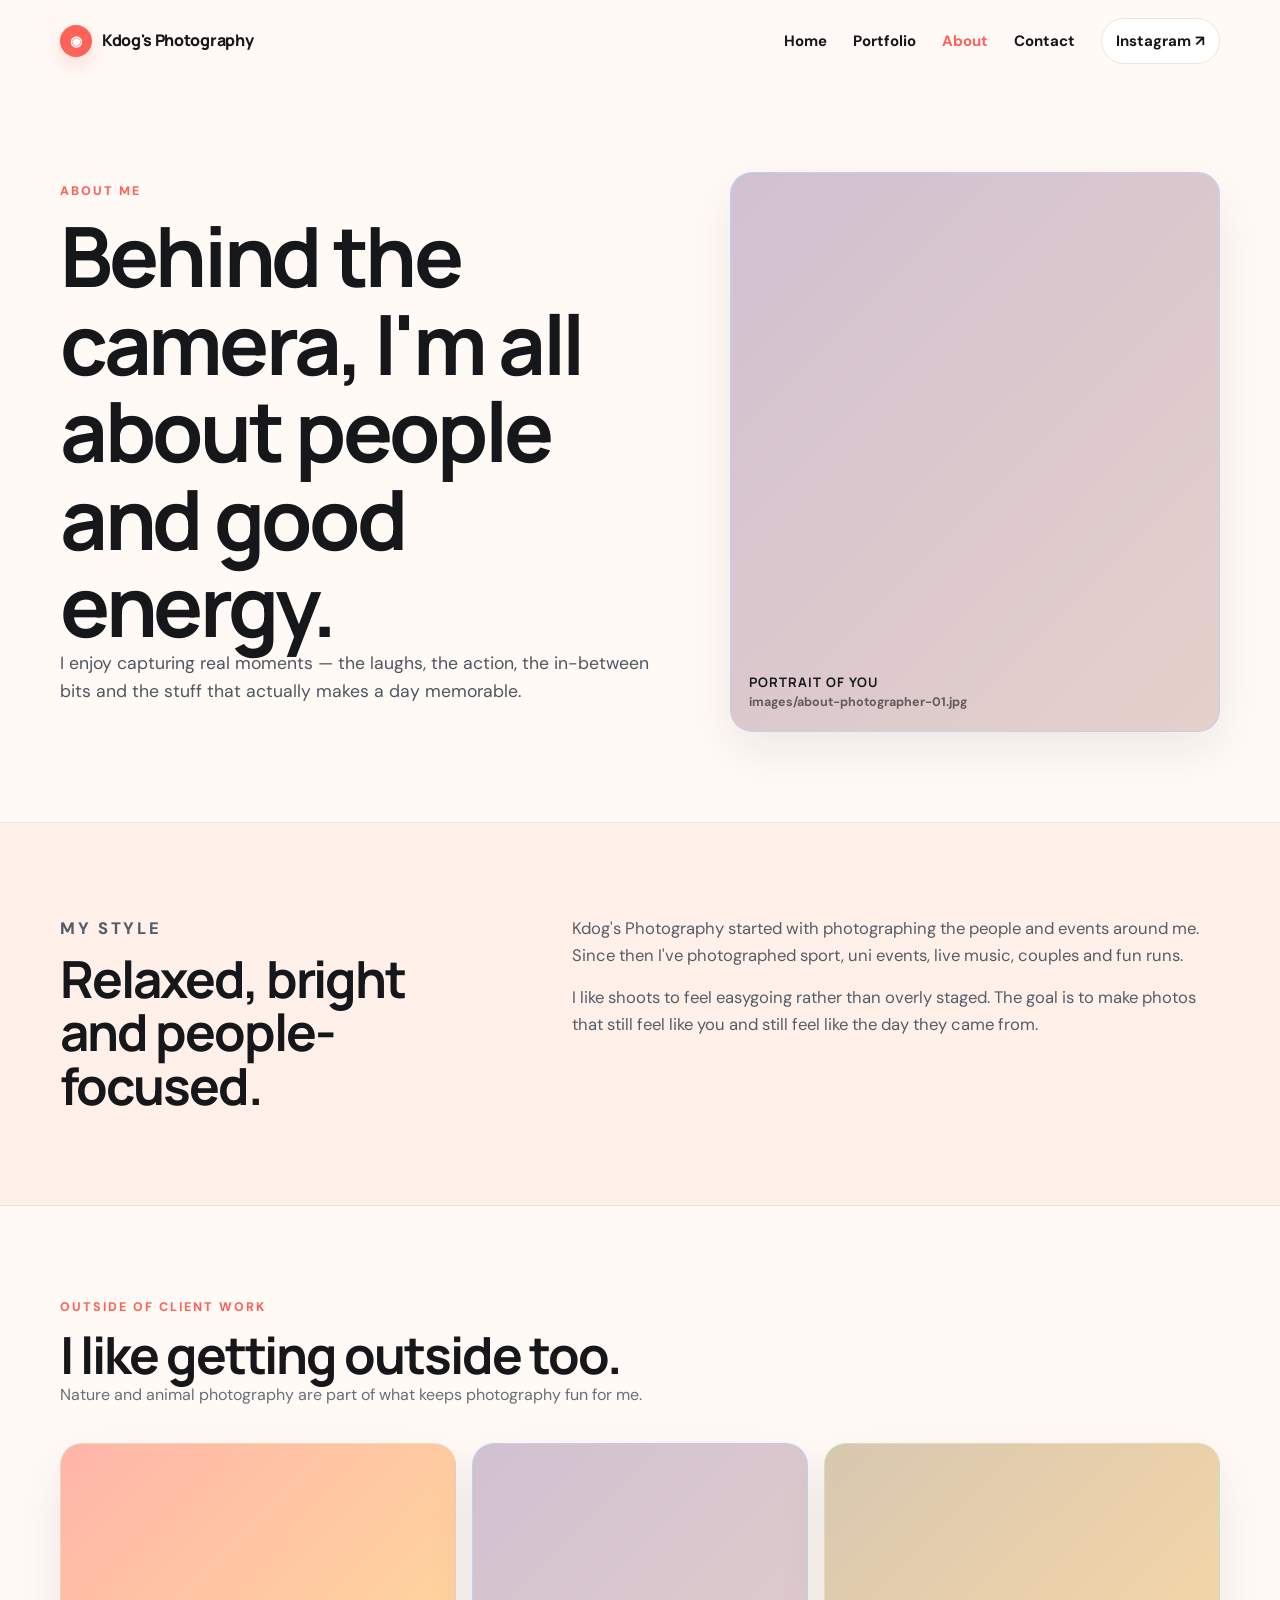
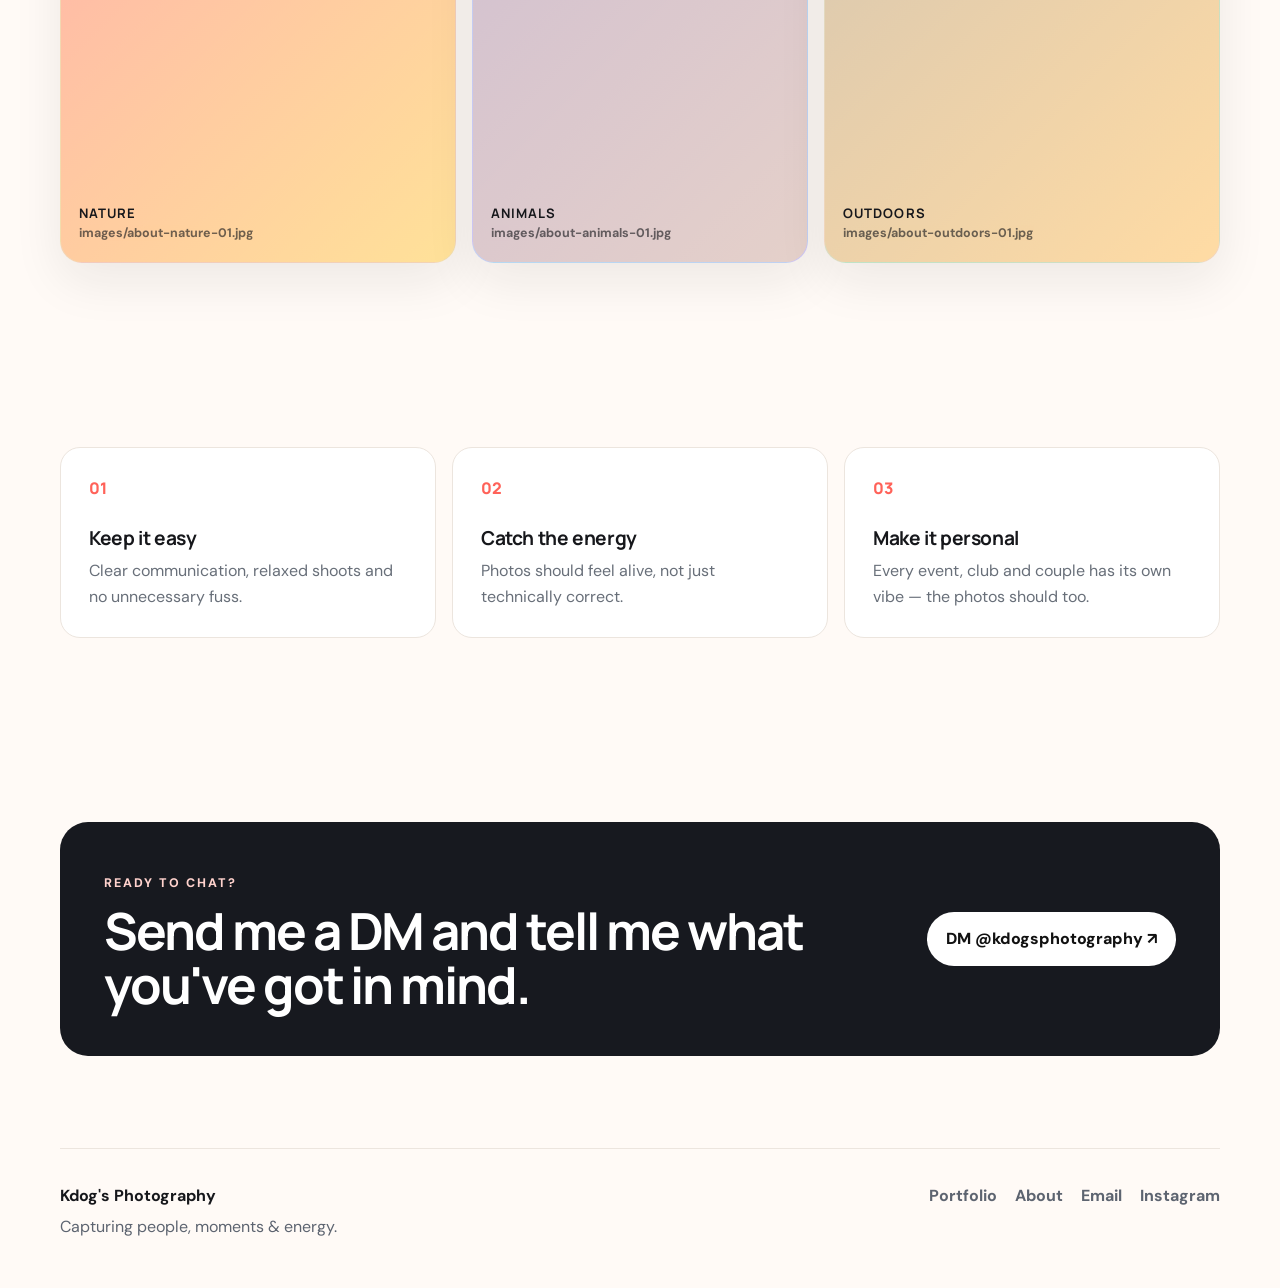
==== about.html @ ca945114 "Add files via upload" ====
<!DOCTYPE html>
<html lang="en">
<head>

<meta charset="UTF-8">
<meta name="viewport" content="width=device-width, initial-scale=1.0">
<link rel="preconnect" href="https://fonts.googleapis.com">
<link rel="preconnect" href="https://fonts.gstatic.com" crossorigin>
<link href="https://fonts.googleapis.com/css2?family=DM+Sans:wght@400;500;600;700&family=Manrope:wght@700;800&display=swap" rel="stylesheet">
<link rel="stylesheet" href="styles.css">

<meta name="description" content="About Kdog's Photography — a fun, personal Brisbane photographer.">
<title>About | Kdog's Photography</title>
</head>
<body data-page="about">

<header class="site-header">
  <a class="brand" href="index.html" aria-label="Kdog's Photography home">
    <span class="brand-mark" aria-hidden="true">◉</span>
    <span>Kdog's Photography</span>
  </a>
  <button class="menu-toggle" aria-expanded="false" aria-controls="main-nav">Menu</button>
  <nav id="main-nav" class="main-nav" aria-label="Main navigation">
    <a href="index.html" data-nav="home">Home</a>
    <a href="portfolio.html" data-nav="portfolio">Portfolio</a>
    <a href="about.html" data-nav="about">About</a>
    <a href="contact.html" data-nav="contact">Contact</a>
    <a class="nav-ig" href="https://www.instagram.com/kdogsphotography/" target="_blank" rel="noreferrer">Instagram ↗</a>
  </nav>
</header>

<main>
  <section class="about-hero wrap">
    <div>
      <p class="eyebrow">ABOUT ME</p>
      <h1>Behind the camera, I'm all about people and good energy.</h1>
      <p class="hero-text">I enjoy capturing real moments — the laughs, the action, the in-between bits and the stuff that actually makes a day memorable.</p>
    </div>
    
    <figure class="photo-slot about-photo" data-filename="about-photographer-01.jpg">
      <img src="images/about-photographer-01.jpg" alt="Portrait of you" loading="lazy">
      <figcaption><strong>Portrait of you</strong><span>images/about-photographer-01.jpg</span></figcaption>
    </figure>
  </section>

  <section class="section soft">
    <div class="wrap story-columns">
      <div><p class="eyebrow">MY STYLE</p><h2>Relaxed, bright and people-focused.</h2></div>
      <div>
        <p>Kdog's Photography started with photographing the people and events around me. Since then I've photographed sport, uni events, live music, couples and fun runs.</p>
        <p>I like shoots to feel easygoing rather than overly staged. The goal is to make photos that still feel like you and still feel like the day they came from.</p>
      </div>
    </div>
  </section>

  <section class="section wrap">
    <div class="section-heading">
      <p class="eyebrow">OUTSIDE OF CLIENT WORK</p>
      <h2>I like getting outside too.</h2>
      <p>Nature and animal photography are part of what keeps photography fun for me.</p>
    </div>
    <div class="nature-grid">
      
    <figure class="photo-slot " data-filename="about-nature-01.jpg">
      <img src="images/about-nature-01.jpg" alt="Nature" loading="lazy">
      <figcaption><strong>Nature</strong><span>images/about-nature-01.jpg</span></figcaption>
    </figure>
      
    <figure class="photo-slot tall" data-filename="about-animals-01.jpg">
      <img src="images/about-animals-01.jpg" alt="Animals" loading="lazy">
      <figcaption><strong>Animals</strong><span>images/about-animals-01.jpg</span></figcaption>
    </figure>
      
    <figure class="photo-slot " data-filename="about-outdoors-01.jpg">
      <img src="images/about-outdoors-01.jpg" alt="Outdoors" loading="lazy">
      <figcaption><strong>Outdoors</strong><span>images/about-outdoors-01.jpg</span></figcaption>
    </figure>
    </div>
  </section>

  <section class="section wrap">
    <div class="values-grid">
      <article><span>01</span><h3>Keep it easy</h3><p>Clear communication, relaxed shoots and no unnecessary fuss.</p></article>
      <article><span>02</span><h3>Catch the energy</h3><p>Photos should feel alive, not just technically correct.</p></article>
      <article><span>03</span><h3>Make it personal</h3><p>Every event, club and couple has its own vibe — the photos should too.</p></article>
    </div>
  </section>

  <section class="section wrap">
    <div class="cta-band">
      <div><p class="eyebrow light">READY TO CHAT?</p><h2>Send me a DM and tell me what you've got in mind.</h2></div>
      <a class="button light-button" href="https://www.instagram.com/kdogsphotography/" target="_blank" rel="noreferrer">DM @kdogsphotography ↗</a>
    </div>
  </section>
</main>

<footer class="site-footer">
  <div>
    <strong>Kdog's Photography</strong>
    <p>Capturing people, moments & energy.</p>
  </div>
  <div class="footer-links">
    <a href="portfolio.html">Portfolio</a>
    <a href="about.html">About</a>
    <a href="mailto:kdogsphotography@gmail.com">Email</a>
    <a href="https://www.instagram.com/kdogsphotography/" target="_blank" rel="noreferrer">Instagram</a>
  </div>
</footer>

<script src="script.js"></script>
</body>
</html>
---- styles.css ----
:root{
  --bg:#fffaf6; --paper:#fff; --ink:#16171b; --muted:#686f79;
  --line:#ece5de; --coral:#ff6259; --coral2:#eb5049;
  --soft:#fff1e9; --shadow:0 18px 50px rgba(22,23,27,.08);
  --radius:24px; --wrap:min(1160px, calc(100% - 40px));
}
*{box-sizing:border-box}
html{scroll-behavior:smooth}
body{margin:0;font-family:"DM Sans",system-ui,sans-serif;color:var(--ink);background:var(--bg);line-height:1.6}
a{color:inherit} img{display:block;max-width:100%}
.site-header{width:var(--wrap);margin:auto;min-height:82px;display:flex;align-items:center;justify-content:space-between;gap:24px}
.brand{display:flex;align-items:center;gap:10px;text-decoration:none;font-family:"Manrope",sans-serif;font-weight:800;letter-spacing:-.02em}
.brand-mark{width:32px;height:32px;border-radius:50%;display:grid;place-items:center;background:var(--coral);color:#fff;font-size:14px;box-shadow:0 8px 20px rgba(255,98,89,.22)}
.main-nav{display:flex;align-items:center;gap:26px}
.main-nav a{text-decoration:none;font-weight:700;font-size:.94rem}
.main-nav a:hover,.main-nav a.active{color:var(--coral)}
.nav-ig{padding:10px 14px;border:1px solid var(--line);border-radius:999px;background:#fff}
.menu-toggle{display:none;border:1px solid var(--line);border-radius:999px;background:#fff;padding:10px 14px;font-weight:800}
.wrap{width:var(--wrap);margin:auto}
.section{padding:92px 0}.section-tight{padding:24px 0 72px}.soft{background:var(--soft);border-block:1px solid #f1e3da}
.eyebrow{margin:0 0 10px;font-size:.78rem;letter-spacing:.16em;font-weight:800;color:var(--coral)}
.eyebrow.light{color:#ffd2cd}
h1,h2,h3{font-family:"Manrope",sans-serif;letter-spacing:-.04em;line-height:1.05;margin:0}
h1{font-size:clamp(3.2rem,7vw,6.9rem)} h2{font-size:clamp(2rem,4vw,4.1rem)} h3{font-size:1.2rem;letter-spacing:-.02em}
p{margin:0 0 16px}.hero-text{font-size:1.1rem;color:#4e5661;max-width:620px}
.personal-hero{width:var(--wrap);margin:auto;min-height:720px;display:grid;grid-template-columns:1.08fr .92fr;gap:70px;align-items:center;padding:70px 0 90px}
.personal-hero h1 span{color:var(--coral);display:block}
.hero-actions{display:flex;gap:12px;flex-wrap:wrap;margin-top:30px}
.button{display:inline-flex;align-items:center;justify-content:center;text-decoration:none;padding:14px 19px;border-radius:999px;font-weight:800;transition:.2s}
.button:hover{transform:translateY(-2px)}
.primary{background:var(--coral);color:#fff;box-shadow:0 14px 34px rgba(255,98,89,.24)} .primary:hover{background:var(--coral2)}
.ghost{background:#fff;border:1px solid var(--line)} .dark{background:#17181c;color:#fff;margin-top:10px}.light-button{background:#fff;color:#111}
.hero-visual{position:relative;min-height:560px}.hero-photo{width:82%;height:520px;margin-left:auto;border-radius:46% 46% 24% 24% / 38% 38% 18% 18%}
.scribble{position:absolute;left:0;bottom:30px;font-family:"Manrope",sans-serif;font-size:1.25rem;font-weight:800;transform:rotate(-6deg);line-height:1.25;background:#fff;padding:14px 18px;border-radius:18px;box-shadow:var(--shadow)}
.photo-slot{margin:0;min-height:240px;border-radius:22px;overflow:hidden;position:relative;background:linear-gradient(135deg,#ffd5c8,#ffe9b4);border:1px solid rgba(0,0,0,.05);box-shadow:var(--shadow)}
.photo-slot img{width:100%;height:100%;object-fit:cover;position:absolute;inset:0;opacity:0;transition:opacity .25s}
.photo-slot.loaded img{opacity:1}.photo-slot.loaded figcaption{opacity:0;pointer-events:none}
.photo-slot figcaption{position:absolute;inset:0;display:flex;flex-direction:column;justify-content:flex-end;padding:18px;background:
  linear-gradient(135deg,rgba(255,98,89,.28),rgba(255,211,102,.35));transition:opacity .2s}
.photo-slot figcaption strong{font-family:"Manrope",sans-serif;font-size:.82rem;letter-spacing:.08em;text-transform:uppercase}
.photo-slot figcaption span{font-size:.78rem;font-weight:700;opacity:.62;word-break:break-all}
.photo-slot:nth-child(3n+2){background:linear-gradient(135deg,#bfe5ff,#d7cfff)}
.photo-slot:nth-child(3n+3){background:linear-gradient(135deg,#c8efd2,#ffe0c5)}
.quick-services{display:grid;grid-template-columns:repeat(3,1fr);border:1px solid var(--line);background:#fff;border-radius:24px;overflow:hidden;box-shadow:var(--shadow)}
.quick-services article{padding:34px}.quick-services article+article{border-left:1px solid var(--line)}
.service-icon{width:42px;height:42px;border-radius:14px;display:grid;place-items:center;background:#fff1ec;margin-bottom:18px;color:var(--coral);font-weight:800}
.quick-services p{color:var(--muted);margin:9px 0 0}
.section-heading{max-width:760px;margin-bottom:36px}.section-heading p:not(.eyebrow){color:var(--muted)}
.split-heading{max-width:none;display:flex;align-items:end;justify-content:space-between;gap:20px}.text-link{font-weight:800;text-decoration:none;color:var(--coral)}
.featured-grid{display:grid;grid-template-columns:1.15fr 1fr 1fr;grid-auto-rows:220px;gap:16px}
.featured-grid .tall{grid-row:span 2}.featured-grid .wide{grid-column:span 2}
.story-grid{display:grid;grid-template-columns:1fr .9fr;gap:80px;align-items:center}.story-grid p{color:#5d6470;max-width:650px}
.about-mini-grid{display:grid;grid-template-columns:1fr 1fr;gap:14px}.about-mini-grid .wide{grid-column:span 2;min-height:190px}
.cta-band{border-radius:28px;background:#17191f;color:#fff;padding:44px;display:flex;align-items:center;justify-content:space-between;gap:30px}
.cta-band h2{font-size:clamp(2rem,4vw,3.6rem);max-width:700px}.cta-band p{color:#cbd0d8;margin-top:8px}
.site-footer{width:var(--wrap);margin:auto;padding:34px 0 48px;border-top:1px solid var(--line);display:flex;justify-content:space-between;gap:30px;color:#5d6470}
.site-footer strong{color:var(--ink)}.site-footer p{margin:6px 0 0}.footer-links{display:flex;gap:18px;flex-wrap:wrap}.footer-links a{text-decoration:none;font-weight:700}.footer-links a:hover{color:var(--coral)}
.page-intro{padding:90px 0 40px}.page-intro h1{font-size:clamp(3.1rem,7vw,6rem);max-width:900px}.page-intro p:last-child{margin-top:18px;color:var(--muted);font-size:1.1rem}
.filter-bar{display:flex;gap:10px;flex-wrap:wrap;margin-bottom:26px}.filter-btn{border:1px solid var(--line);background:#fff;padding:10px 15px;border-radius:999px;font-weight:800;cursor:pointer}
.filter-btn.active,.filter-btn:hover{background:var(--coral);border-color:var(--coral);color:#fff}
.portfolio-grid{display:grid;grid-template-columns:repeat(3,1fr);gap:26px 18px}.portfolio-item.is-hidden{display:none}
.portfolio-item .portrait{min-height:420px}.portfolio-item .landscape{min-height:270px}.portfolio-item h3{margin-top:13px}.portfolio-item p{color:var(--muted);margin:5px 0 0}
.about-hero,.contact-hero{display:grid;grid-template-columns:1.1fr .9fr;gap:70px;align-items:center;padding:90px 0}.about-hero h1,.contact-hero h1{font-size:clamp(3rem,6.5vw,6rem)}
.about-photo{min-height:560px}.story-columns{display:grid;grid-template-columns:.8fr 1.2fr;gap:80px}.story-columns p{color:#555d69;font-size:1.04rem}
.nature-grid{display:grid;grid-template-columns:1fr .85fr 1fr;gap:16px;align-items:stretch}.nature-grid .tall{min-height:420px}
.values-grid,.steps-grid{display:grid;grid-template-columns:repeat(3,1fr);gap:16px}.values-grid article,.steps-grid article{background:#fff;border:1px solid var(--line);border-radius:20px;padding:28px}
.values-grid article span,.steps-grid article span{font-family:"Manrope",sans-serif;color:var(--coral);font-weight:800;display:inline-block;margin-bottom:26px}.values-grid p,.steps-grid p{color:var(--muted);margin:10px 0 0}
.contact-card{background:#fff;border:1px solid var(--line);box-shadow:var(--shadow);border-radius:26px;padding:34px}.contact-card hr{border:0;border-top:1px solid var(--line);margin:28px 0}.contact-card p{color:var(--muted);margin-top:8px}
.contact-showcase{display:grid;grid-template-columns:1fr 1.1fr 1fr;gap:16px}.contact-showcase .photo-slot{min-height:300px}
@media(max-width:900px){
  :root{--wrap:min(100% - 28px,1160px)}.menu-toggle{display:block}
  .main-nav{position:absolute;z-index:20;top:72px;left:14px;right:14px;background:#fff;border:1px solid var(--line);border-radius:20px;padding:18px;display:none;flex-direction:column;align-items:stretch;box-shadow:var(--shadow)}
  .main-nav.open{display:flex}.nav-ig{text-align:center}
  .personal-hero,.about-hero,.contact-hero,.story-grid,.story-columns{grid-template-columns:1fr;gap:38px}.personal-hero{padding-top:38px}
  .hero-visual{min-height:500px}.quick-services{grid-template-columns:1fr}.quick-services article+article{border-left:0;border-top:1px solid var(--line)}
  .featured-grid{grid-template-columns:1fr 1fr}.portfolio-grid{grid-template-columns:1fr 1fr}.nature-grid,.values-grid,.steps-grid,.contact-showcase{grid-template-columns:1fr 1fr}
  .split-heading,.cta-band,.site-footer{align-items:flex-start;flex-direction:column}
}
@media(max-width:600px){
  h1{font-size:3.15rem}.site-header{min-height:72px}.brand{font-size:.92rem}.personal-hero{min-height:auto}.hero-visual{min-height:420px}
  .hero-photo{height:400px;width:90%}.featured-grid,.portfolio-grid,.nature-grid,.values-grid,.steps-grid,.contact-showcase{grid-template-columns:1fr}
  .featured-grid{grid-auto-rows:auto}.featured-grid .wide,.featured-grid .tall,.about-mini-grid .wide{grid-column:auto;grid-row:auto}.featured-grid .photo-slot{min-height:260px}
  .about-mini-grid{grid-template-columns:1fr}.split-heading{align-items:flex-start}.section{padding:68px 0}.page-intro{padding:62px 0 34px}.cta-band{padding:30px}
}
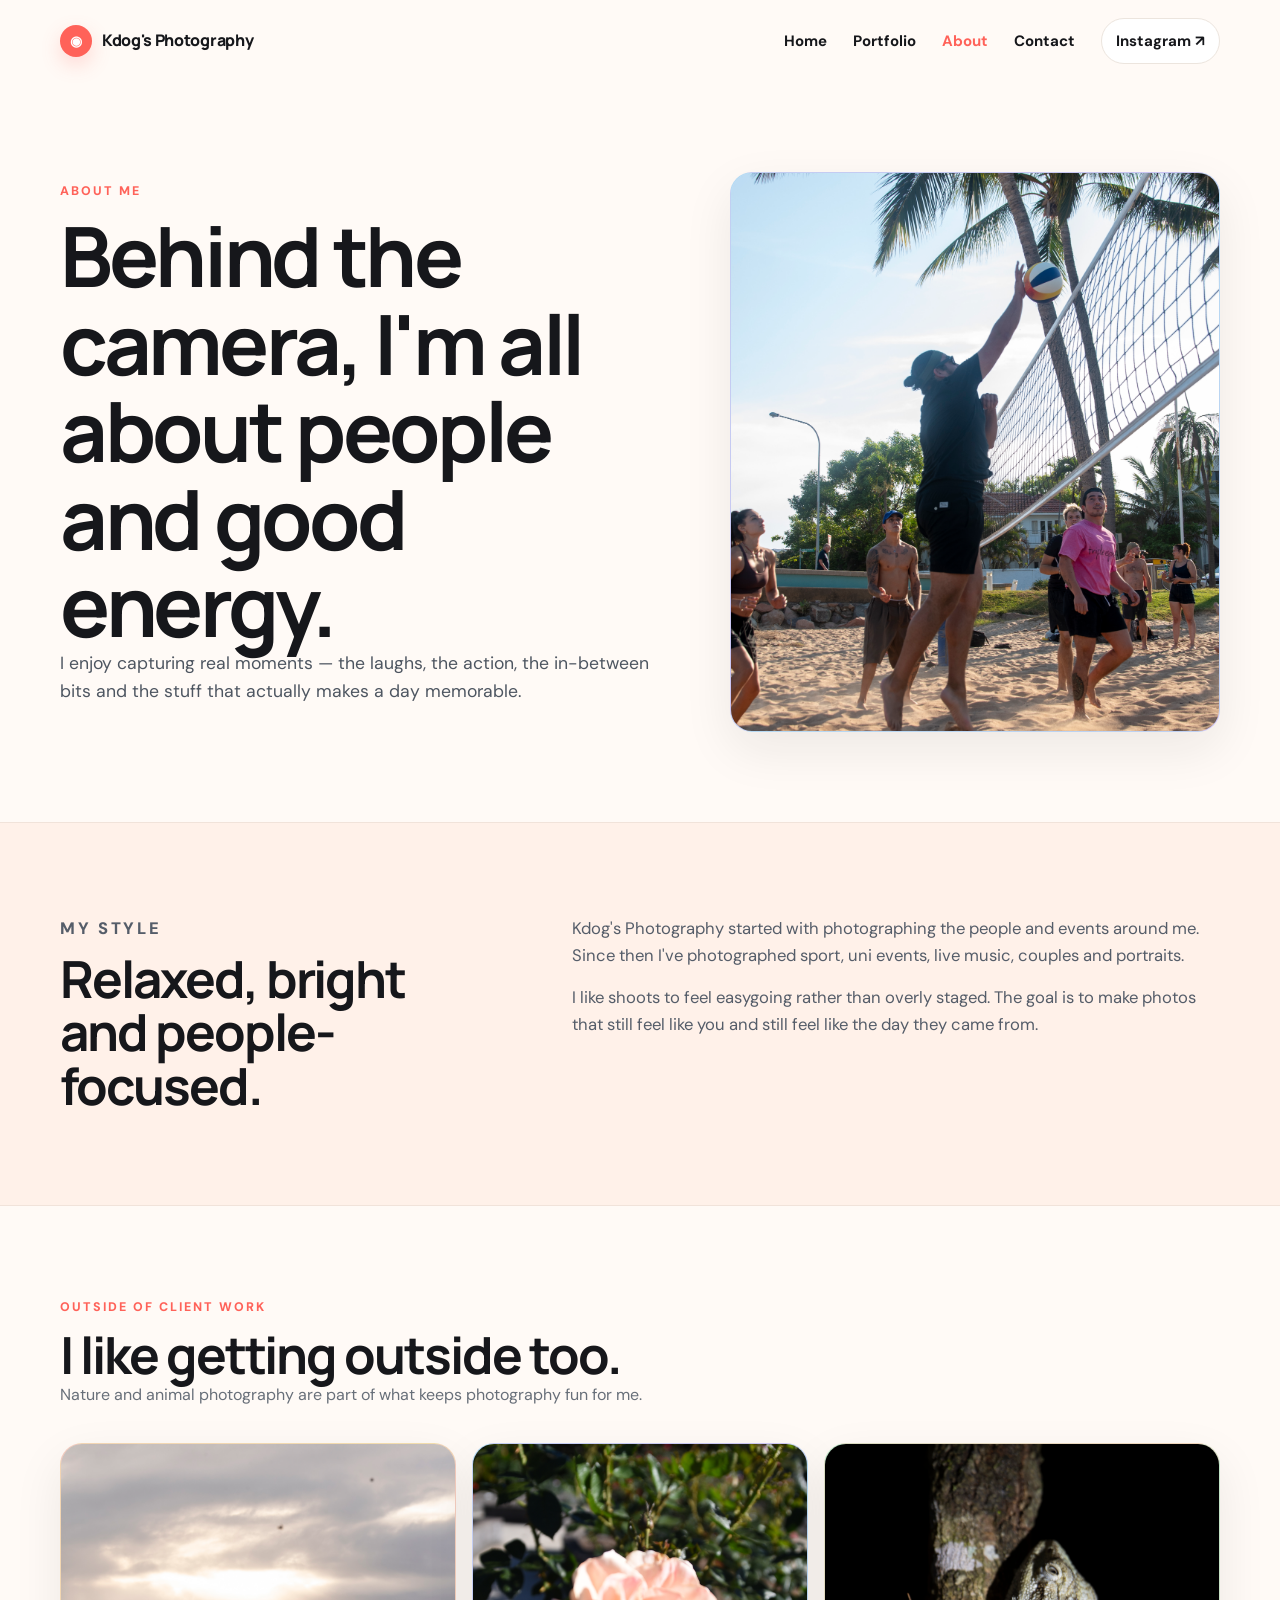
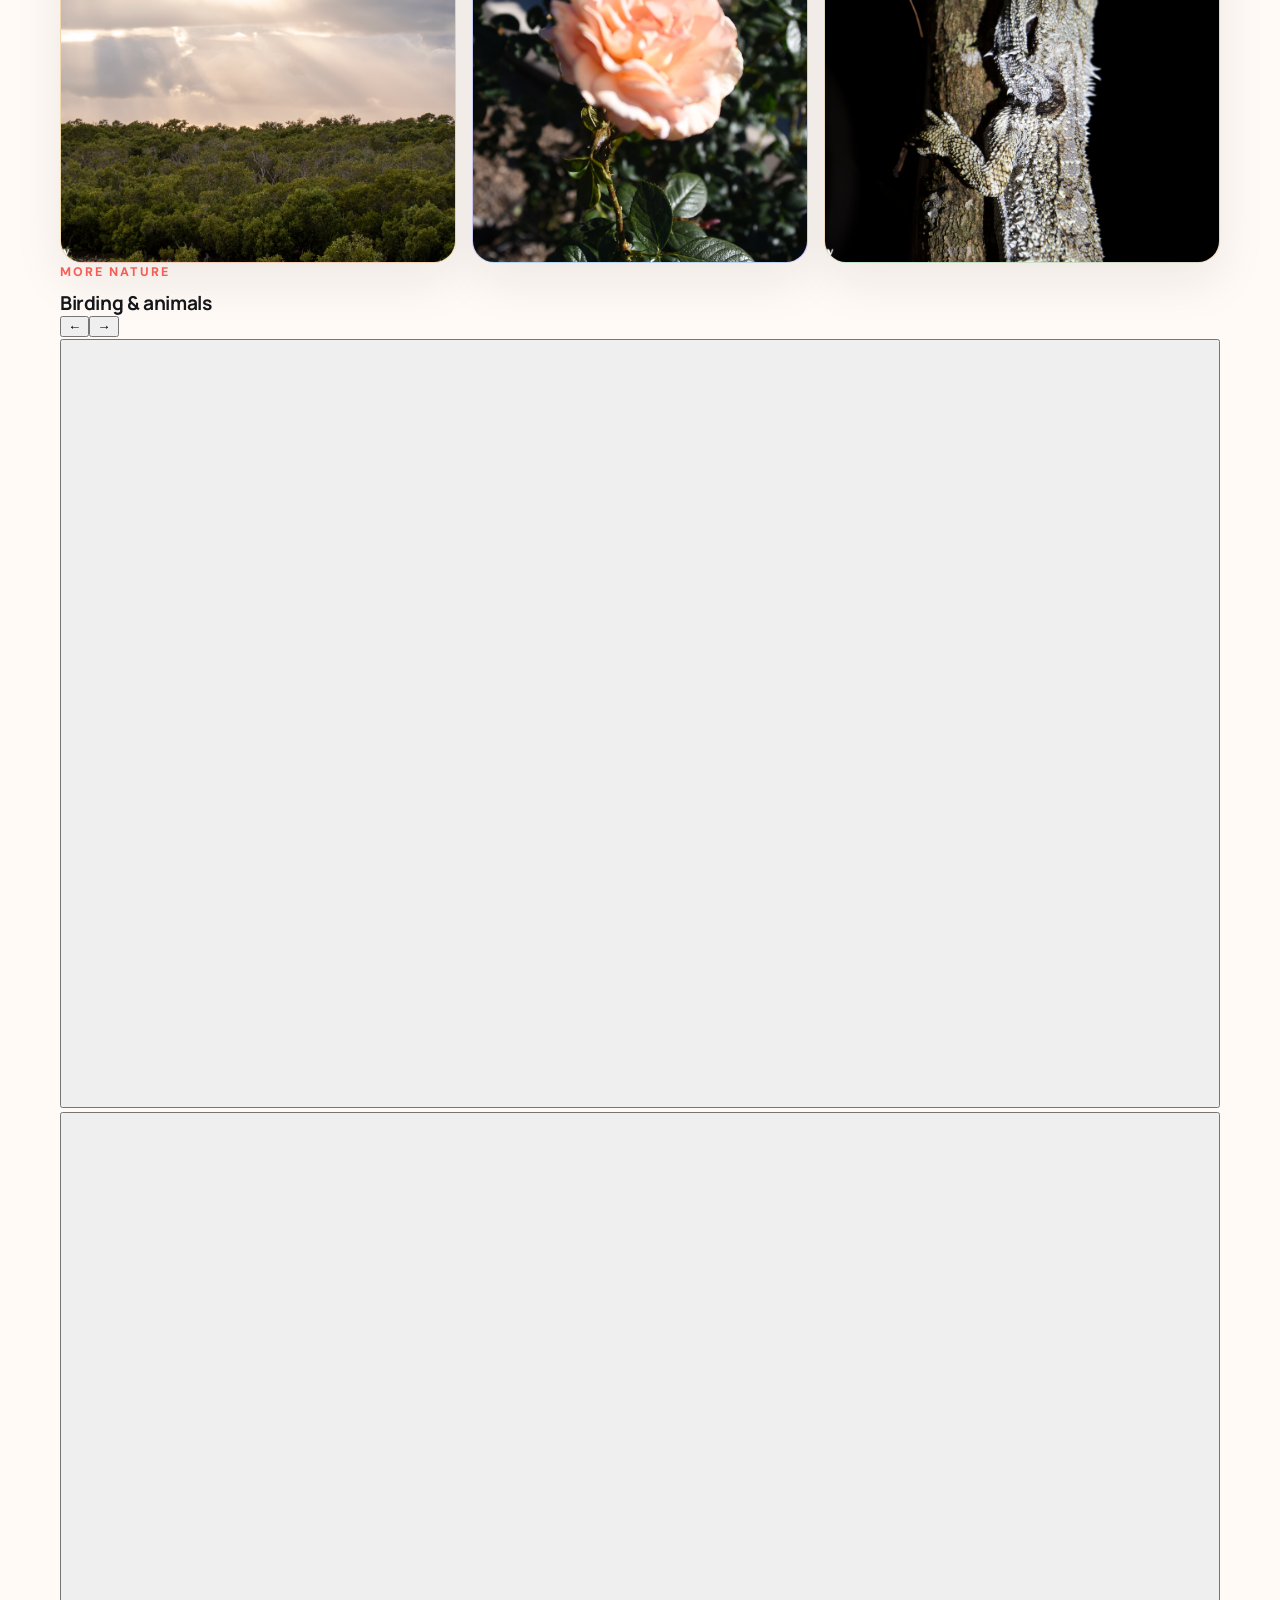
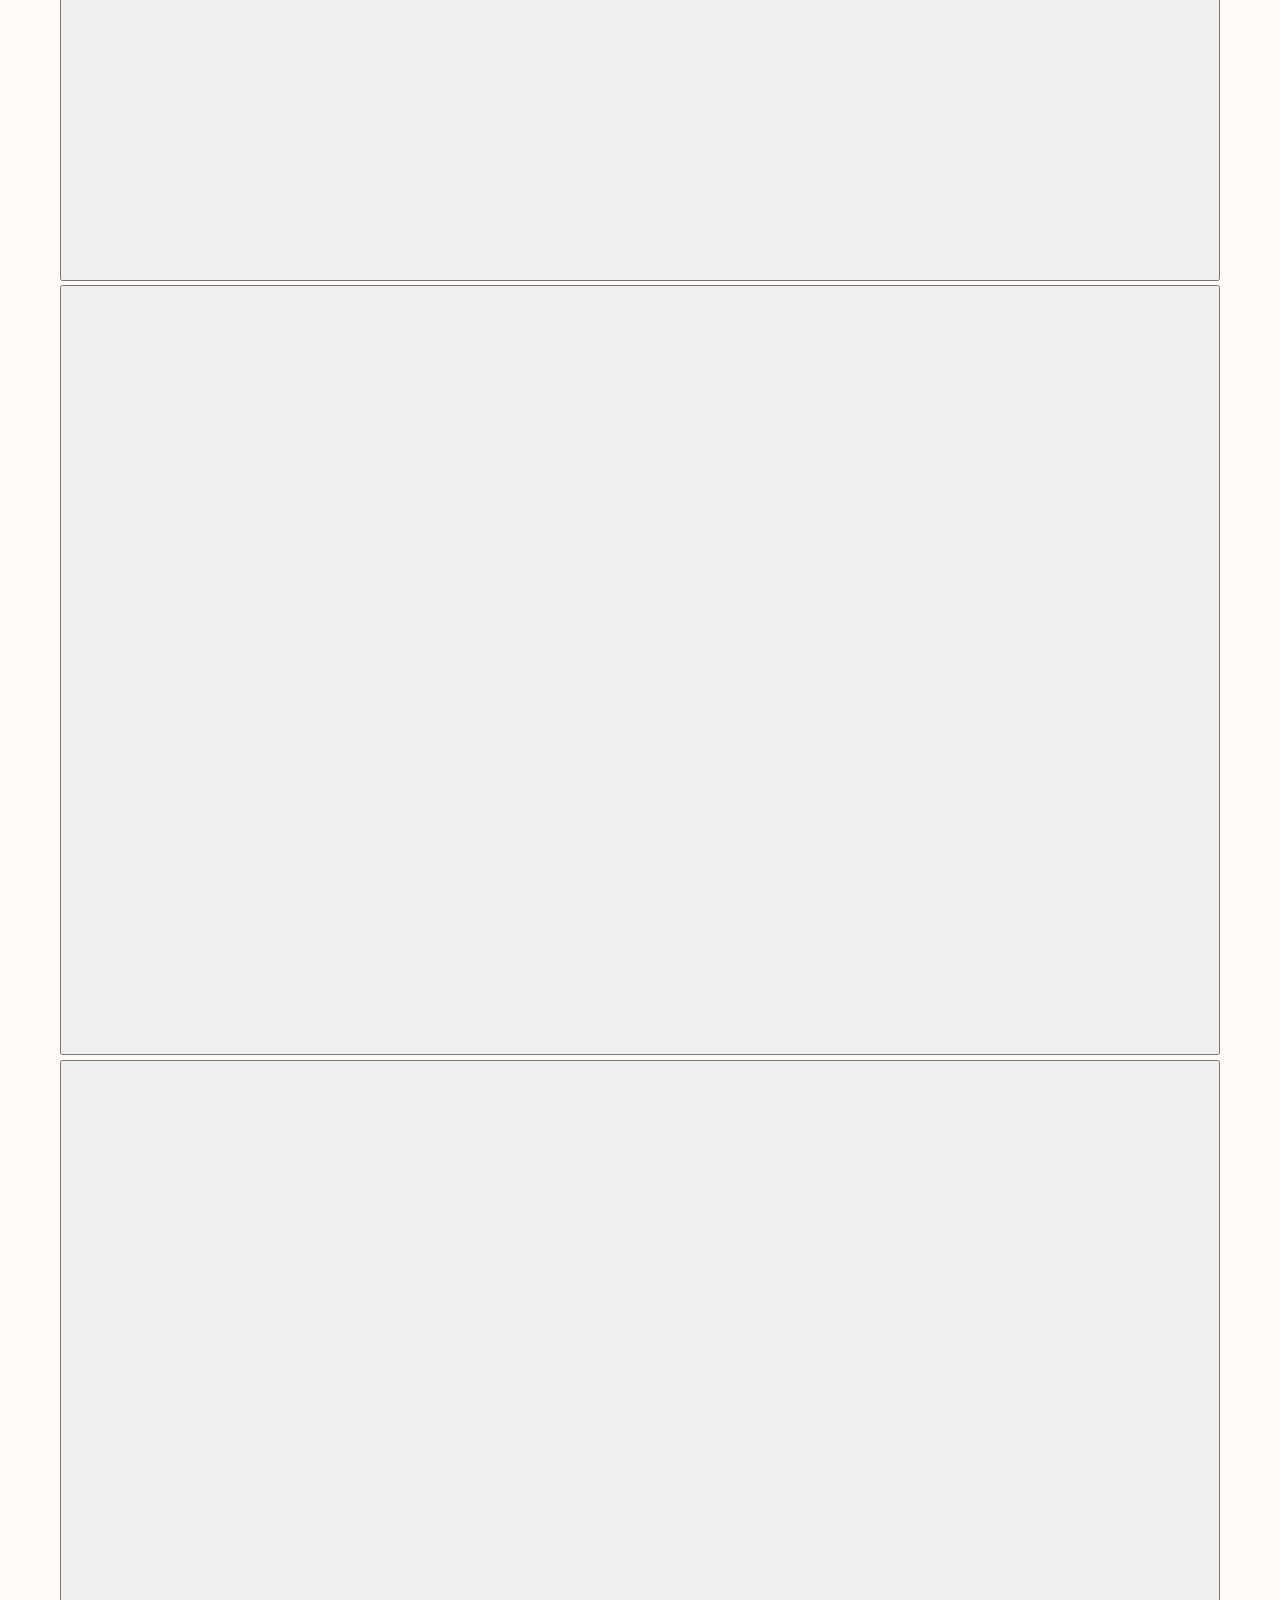
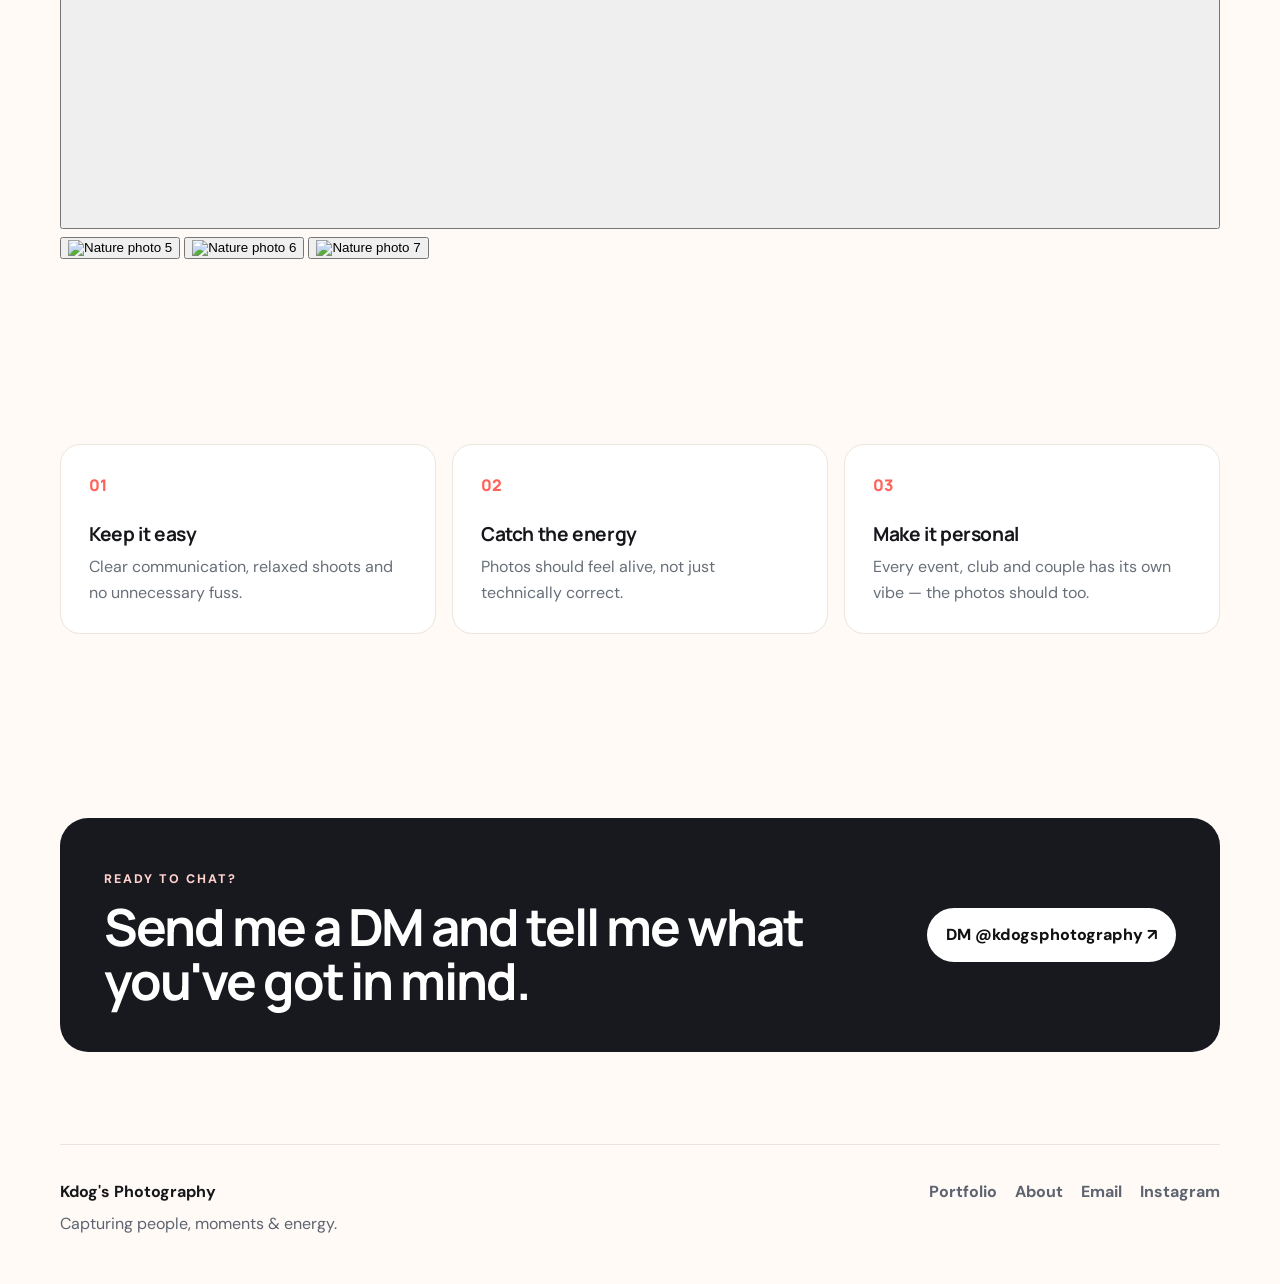
==== commit 203cda60: "Use real nature and sports photos on About page" ====
--- a/about.html
+++ b/about.html
@@ -1,112 +1,50 @@
 <!DOCTYPE html>
 <html lang="en">
 <head>
-
 <meta charset="UTF-8">
 <meta name="viewport" content="width=device-width, initial-scale=1.0">
-<link rel="preconnect" href="https://fonts.googleapis.com">
-<link rel="preconnect" href="https://fonts.gstatic.com" crossorigin>
+<link rel="preconnect" href="https://fonts.googleapis.com"><link rel="preconnect" href="https://fonts.gstatic.com" crossorigin>
 <link href="https://fonts.googleapis.com/css2?family=DM+Sans:wght@400;500;600;700&family=Manrope:wght@700;800&display=swap" rel="stylesheet">
 <link rel="stylesheet" href="styles.css">
-
 <meta name="description" content="About Kdog's Photography — a fun, personal Brisbane photographer.">
 <title>About | Kdog's Photography</title>
 </head>
 <body data-page="about">
-
-<header class="site-header">
-  <a class="brand" href="index.html" aria-label="Kdog's Photography home">
-    <span class="brand-mark" aria-hidden="true">◉</span>
-    <span>Kdog's Photography</span>
-  </a>
-  <button class="menu-toggle" aria-expanded="false" aria-controls="main-nav">Menu</button>
-  <nav id="main-nav" class="main-nav" aria-label="Main navigation">
-    <a href="index.html" data-nav="home">Home</a>
-    <a href="portfolio.html" data-nav="portfolio">Portfolio</a>
-    <a href="about.html" data-nav="about">About</a>
-    <a href="contact.html" data-nav="contact">Contact</a>
-    <a class="nav-ig" href="https://www.instagram.com/kdogsphotography/" target="_blank" rel="noreferrer">Instagram ↗</a>
-  </nav>
-</header>
-
+<header class="site-header"><a class="brand" href="index.html" aria-label="Kdog's Photography home"><span class="brand-mark" aria-hidden="true">◉</span><span>Kdog's Photography</span></a><button class="menu-toggle" aria-expanded="false" aria-controls="main-nav">Menu</button><nav id="main-nav" class="main-nav" aria-label="Main navigation"><a href="index.html" data-nav="home">Home</a><a href="portfolio.html" data-nav="portfolio">Portfolio</a><a href="about.html" data-nav="about">About</a><a href="contact.html" data-nav="contact">Contact</a><a class="nav-ig" href="https://www.instagram.com/kdogsphotography/" target="_blank" rel="noreferrer">Instagram ↗</a></nav></header>
 <main>
   <section class="about-hero wrap">
-    <div>
-      <p class="eyebrow">ABOUT ME</p>
-      <h1>Behind the camera, I'm all about people and good energy.</h1>
-      <p class="hero-text">I enjoy capturing real moments — the laughs, the action, the in-between bits and the stuff that actually makes a day memorable.</p>
-    </div>
-    
-    <figure class="photo-slot about-photo" data-filename="about-photographer-01.jpg">
-      <img src="images/about-photographer-01.jpg" alt="Portrait of you" loading="lazy">
-      <figcaption><strong>Portrait of you</strong><span>images/about-photographer-01.jpg</span></figcaption>
-    </figure>
+    <div><p class="eyebrow">ABOUT ME</p><h1>Behind the camera, I'm all about people and good energy.</h1><p class="hero-text">I enjoy capturing real moments — the laughs, the action, the in-between bits and the stuff that actually makes a day memorable.</p></div>
+    <figure class="photo-slot about-photo"><img src="images/Beach%20Volleyball%2026-10-25/_DSC4252.jpg" alt="An example of Kdog's Photography sports work" loading="eager"><figcaption><strong>What I love shooting</strong><span>People, action and real moments</span></figcaption></figure>
   </section>
 
-  <section class="section soft">
-    <div class="wrap story-columns">
-      <div><p class="eyebrow">MY STYLE</p><h2>Relaxed, bright and people-focused.</h2></div>
-      <div>
-        <p>Kdog's Photography started with photographing the people and events around me. Since then I've photographed sport, uni events, live music, couples and fun runs.</p>
-        <p>I like shoots to feel easygoing rather than overly staged. The goal is to make photos that still feel like you and still feel like the day they came from.</p>
+  <section class="section soft"><div class="wrap story-columns"><div><p class="eyebrow">MY STYLE</p><h2>Relaxed, bright and people-focused.</h2></div><div><p>Kdog's Photography started with photographing the people and events around me. Since then I've photographed sport, uni events, live music, couples and portraits.</p><p>I like shoots to feel easygoing rather than overly staged. The goal is to make photos that still feel like you and still feel like the day they came from.</p></div></div></section>
+
+  <section class="section wrap">
+    <div class="section-heading"><p class="eyebrow">OUTSIDE OF CLIENT WORK</p><h2>I like getting outside too.</h2><p>Nature and animal photography are part of what keeps photography fun for me.</p></div>
+    <div class="nature-grid">
+      <figure class="photo-slot"><img src="images/Birding-Animals/_DSC5427.jpg" alt="Nature photography by Kdog's Photography" loading="lazy"><figcaption><strong>Nature</strong><span>Birding &amp; Animals</span></figcaption></figure>
+      <figure class="photo-slot tall"><img src="images/Birding-Animals/DSC_0145.JPG" alt="Animal photography by Kdog's Photography" loading="lazy"><figcaption><strong>Animals</strong><span>Birding &amp; Animals</span></figcaption></figure>
+      <figure class="photo-slot"><img src="images/Birding-Animals/_DSC5546.jpg" alt="Outdoor wildlife photography by Kdog's Photography" loading="lazy"><figcaption><strong>Outdoors</strong><span>Birding &amp; Animals</span></figcaption></figure>
+    </div>
+    <div class="mini-gallery-wrap">
+      <div class="album-header compact"><div><p class="eyebrow">MORE NATURE</p><h3>Birding &amp; animals</h3></div><div class="gallery-controls"><button class="gallery-control" data-direction="-1" aria-label="Scroll nature gallery left">←</button><button class="gallery-control" data-direction="1" aria-label="Scroll nature gallery right">→</button></div></div>
+      <div class="gallery-track gallery-track-small" tabindex="0" aria-label="Nature and animal photo gallery">
+        <button class="gallery-item"><img src="images/Birding-Animals/DSC_0152.JPG" alt="Nature photo 1" loading="lazy" decoding="async"></button>
+        <button class="gallery-item"><img src="images/Birding-Animals/DSC_0154.JPG" alt="Nature photo 2" loading="lazy" decoding="async"></button>
+        <button class="gallery-item"><img src="images/Birding-Animals/_DSC5445.jpg" alt="Nature photo 3" loading="lazy" decoding="async"></button>
+        <button class="gallery-item"><img src="images/Birding-Animals/_DSC5456.jpg" alt="Nature photo 4" loading="lazy" decoding="async"></button>
+        <button class="gallery-item"><img src="images/Birding-Animals/_DSC5480.jpg" alt="Nature photo 5" loading="lazy" decoding="async"></button>
+        <button class="gallery-item"><img src="images/Birding-Animals/_DSC5497.jpg" alt="Nature photo 6" loading="lazy" decoding="async"></button>
+        <button class="gallery-item"><img src="images/Birding-Animals/_DSC5531.jpg" alt="Nature photo 7" loading="lazy" decoding="async"></button>
       </div>
     </div>
   </section>
 
-  <section class="section wrap">
-    <div class="section-heading">
-      <p class="eyebrow">OUTSIDE OF CLIENT WORK</p>
-      <h2>I like getting outside too.</h2>
-      <p>Nature and animal photography are part of what keeps photography fun for me.</p>
-    </div>
-    <div class="nature-grid">
-      
-    <figure class="photo-slot " data-filename="about-nature-01.jpg">
-      <img src="images/about-nature-01.jpg" alt="Nature" loading="lazy">
-      <figcaption><strong>Nature</strong><span>images/about-nature-01.jpg</span></figcaption>
-    </figure>
-      
-    <figure class="photo-slot tall" data-filename="about-animals-01.jpg">
-      <img src="images/about-animals-01.jpg" alt="Animals" loading="lazy">
-      <figcaption><strong>Animals</strong><span>images/about-animals-01.jpg</span></figcaption>
-    </figure>
-      
-    <figure class="photo-slot " data-filename="about-outdoors-01.jpg">
-      <img src="images/about-outdoors-01.jpg" alt="Outdoors" loading="lazy">
-      <figcaption><strong>Outdoors</strong><span>images/about-outdoors-01.jpg</span></figcaption>
-    </figure>
-    </div>
-  </section>
-
-  <section class="section wrap">
-    <div class="values-grid">
-      <article><span>01</span><h3>Keep it easy</h3><p>Clear communication, relaxed shoots and no unnecessary fuss.</p></article>
-      <article><span>02</span><h3>Catch the energy</h3><p>Photos should feel alive, not just technically correct.</p></article>
-      <article><span>03</span><h3>Make it personal</h3><p>Every event, club and couple has its own vibe — the photos should too.</p></article>
-    </div>
-  </section>
-
-  <section class="section wrap">
-    <div class="cta-band">
-      <div><p class="eyebrow light">READY TO CHAT?</p><h2>Send me a DM and tell me what you've got in mind.</h2></div>
-      <a class="button light-button" href="https://www.instagram.com/kdogsphotography/" target="_blank" rel="noreferrer">DM @kdogsphotography ↗</a>
-    </div>
-  </section>
+  <section class="section wrap"><div class="values-grid"><article><span>01</span><h3>Keep it easy</h3><p>Clear communication, relaxed shoots and no unnecessary fuss.</p></article><article><span>02</span><h3>Catch the energy</h3><p>Photos should feel alive, not just technically correct.</p></article><article><span>03</span><h3>Make it personal</h3><p>Every event, club and couple has its own vibe — the photos should too.</p></article></div></section>
+  <section class="section wrap"><div class="cta-band"><div><p class="eyebrow light">READY TO CHAT?</p><h2>Send me a DM and tell me what you've got in mind.</h2></div><a class="button light-button" href="https://www.instagram.com/kdogsphotography/" target="_blank" rel="noreferrer">DM @kdogsphotography ↗</a></div></section>
 </main>
-
-<footer class="site-footer">
-  <div>
-    <strong>Kdog's Photography</strong>
-    <p>Capturing people, moments & energy.</p>
-  </div>
-  <div class="footer-links">
-    <a href="portfolio.html">Portfolio</a>
-    <a href="about.html">About</a>
-    <a href="mailto:kdogsphotography@gmail.com">Email</a>
-    <a href="https://www.instagram.com/kdogsphotography/" target="_blank" rel="noreferrer">Instagram</a>
-  </div>
-</footer>
-
+<dialog class="lightbox" id="photo-lightbox"><button class="lightbox-close" aria-label="Close image">×</button><img src="" alt=""><p class="lightbox-caption"></p></dialog>
+<footer class="site-footer"><div><strong>Kdog's Photography</strong><p>Capturing people, moments &amp; energy.</p></div><div class="footer-links"><a href="portfolio.html">Portfolio</a><a href="about.html">About</a><a href="mailto:kdogsphotography@gmail.com">Email</a><a href="https://www.instagram.com/kdogsphotography/" target="_blank" rel="noreferrer">Instagram</a></div></footer>
 <script src="script.js"></script>
 </body>
 </html>
--- a/styles.css
+++ b/styles.css
@@ -49,6 +49,7 @@
 .section-heading{max-width:760px;margin-bottom:36px}.section-heading p:not(.eyebrow){color:var(--muted)}
 .split-heading{max-width:none;display:flex;align-items:end;justify-content:space-between;gap:20px}.text-link{font-weight:800;text-decoration:none;color:var(--coral)}
 .featured-grid{display:grid;grid-template-columns:1.15fr 1fr 1fr;grid-auto-rows:220px;gap:16px}
+.featured-grid .photo-slot{min-height:0;height:100%}
 .featured-grid .tall{grid-row:span 2}.featured-grid .wide{grid-column:span 2}
 .story-grid{display:grid;grid-template-columns:1fr .9fr;gap:80px;align-items:center}.story-grid p{color:#5d6470;max-width:650px}
 .about-mini-grid{display:grid;grid-template-columns:1fr 1fr;gap:14px}.about-mini-grid .wide{grid-column:span 2;min-height:190px}
@@ -80,6 +81,6 @@
 @media(max-width:600px){
   h1{font-size:3.15rem}.site-header{min-height:72px}.brand{font-size:.92rem}.personal-hero{min-height:auto}.hero-visual{min-height:420px}
   .hero-photo{height:400px;width:90%}.featured-grid,.portfolio-grid,.nature-grid,.values-grid,.steps-grid,.contact-showcase{grid-template-columns:1fr}
-  .featured-grid{grid-auto-rows:auto}.featured-grid .wide,.featured-grid .tall,.about-mini-grid .wide{grid-column:auto;grid-row:auto}.featured-grid .photo-slot{min-height:260px}
+  .featured-grid{grid-auto-rows:auto}.featured-grid .wide,.featured-grid .tall,.about-mini-grid .wide{grid-column:auto;grid-row:auto}.featured-grid .photo-slot{min-height:260px;height:auto}
   .about-mini-grid{grid-template-columns:1fr}.split-heading{align-items:flex-start}.section{padding:68px 0}.page-intro{padding:62px 0 34px}.cta-band{padding:30px}
 }
